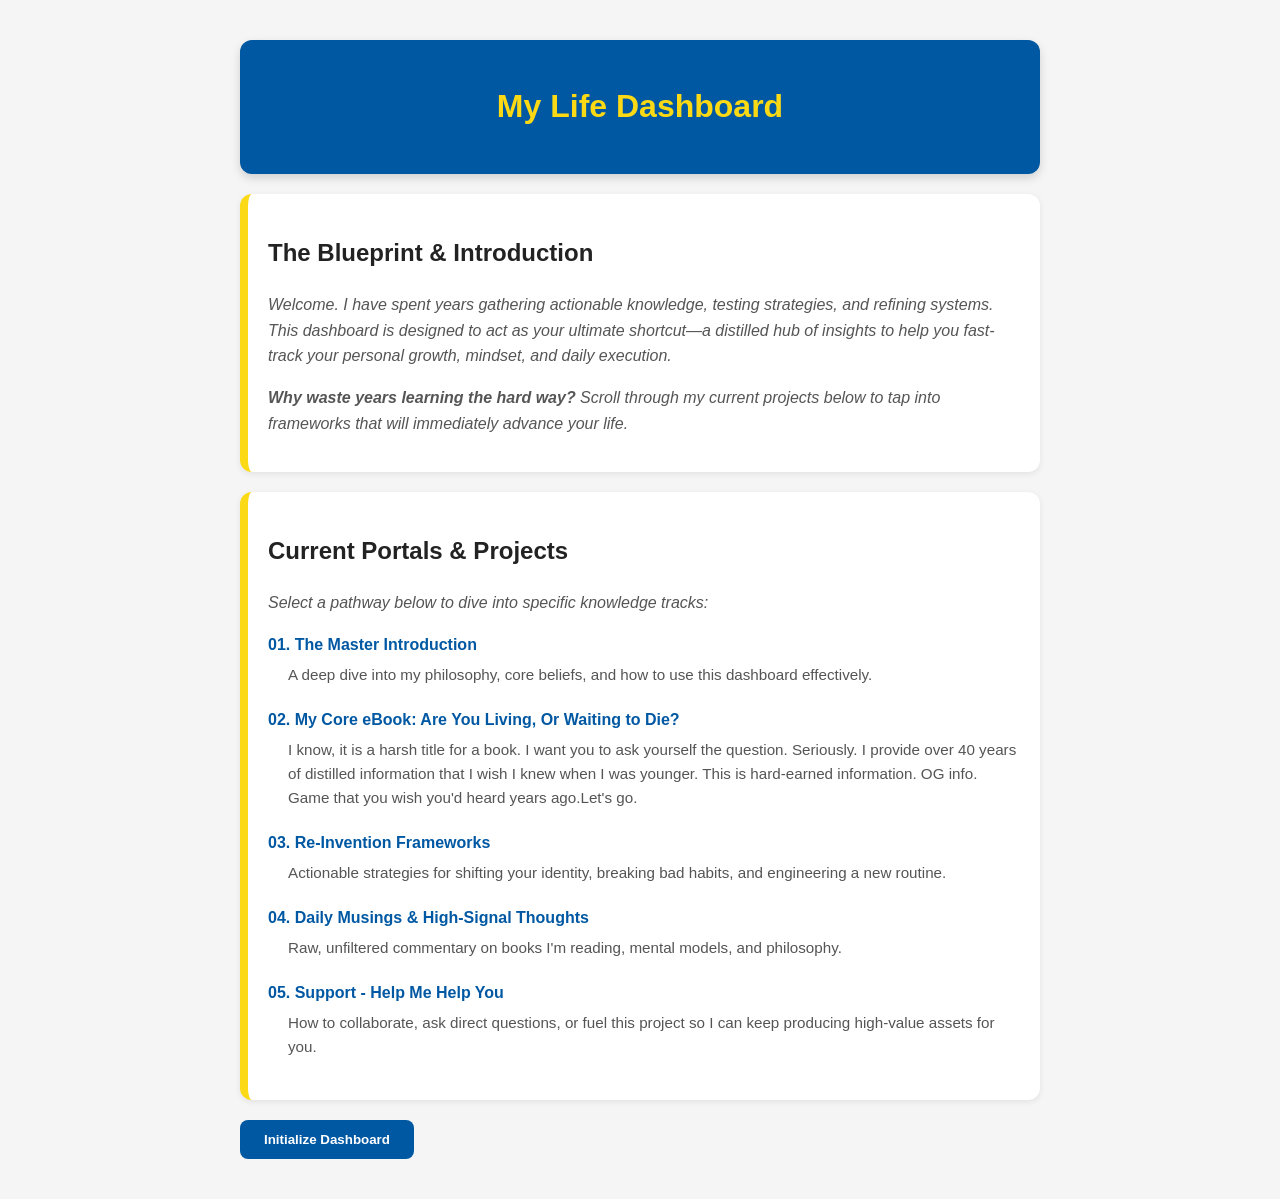
==== index.html @ 20f2e95b "Add files via upload" ====
<!DOCTYPE html>
<html>

<head>
    <title>My First Website</title>
    <link rel="stylesheet" href="style.css">
    <meta name="viewport" content="width=device-width, initial-scale=1.0">
</head>
<body>

    <header>
        <h1>My Life Dashboard</h1>
    </header>

    <!-- Expanded Introduction Section -->
    <section>
        <h2>The Blueprint & Introduction</h2>
        <p>Welcome. I have spent years gathering actionable knowledge, testing strategies, and refining systems. This dashboard is designed to act as your ultimate shortcut—a distilled hub of insights to help you fast-track your personal growth, mindset, and daily execution.</p>
        <p><strong>Why waste years learning the hard way?</strong> Scroll through my current projects below to tap into frameworks that will immediately advance your life.</p>
    </section>

    <!-- Expanded Projects Section with Context Summaries -->
    <section>
        <h2>Current Portals & Projects</h2>
        <p>Select a pathway below to dive into specific knowledge tracks:</p>

        <ul style="list-style-type: none; padding-left: 0;">
    <li>
        <a href="#">01. The Master Introduction</a>
        <p>A deep dive into my philosophy, core beliefs, and how to use this dashboard effectively.</p>
    </li>
    <li>
        <a href="ebook.html">02. My Core eBook: Are You Living, Or Waiting to Die?</a>
        <p>I know, it is a harsh title for a book. I want you to ask yourself the question. Seriously. I provide over 40 years of distilled information that I wish I knew when I was younger. This is hard-earned information. OG info. Game that you wish you'd heard years ago.Let's go.</p>
    </li>
    <li>
        <a href="#">03. Re-Invention Frameworks</a>
        <p>Actionable strategies for shifting your identity, breaking bad habits, and engineering a new routine.</p>
    </li>
    <li>
        <a href="#">04. Daily Musings & High-Signal Thoughts</a>
        <p>Raw, unfiltered commentary on books I'm reading, mental models, and philosophy.</p>
    </li>
    <li>
        <a href="#">05. Support - Help Me Help You</a>
        <p>How to collaborate, ask direct questions, or fuel this project so I can keep producing high-value assets for you.</p>
    </li>
</ul>
    </section>

    <button onclick="sayHello()">Initialize Dashboard</button>

    <script src="script.js"></script>

</body>
---- style.css ----
body {
    font-family: Arial, sans-serif;
    background-color: #f5f5f5;
    color: #222;
    padding: 40px;
    line-height: 1.6;
    max-width: 800px;
    margin: 0 auto;
}

header {
    background-color: #0058A3; /* IKEA blue */
    color: #FBD914; /* IKEA yellow */
    padding: 20px;
    border-radius: 12px;
    text-align: center;
    box-shadow: 0 4px 10px rgba(0,0,0,0.15);
}

section {
    background-color: white;
    padding: 20px;
    margin-top: 20px;
    border-left: 8px solid #FBD914; /* IKEA yellow accent */
    border-radius: 12px;
    box-shadow: 0 2px 6px rgba(0,0,0,0.08);
}

button {
    padding: 12px 24px;
    border: none;
    background-color: #0058A3;
    color: white;
    border-radius: 8px;
    margin-top: 20px;
    cursor: pointer;
    font-weight: bold;
    transition: all 0.2s ease;
}

button:hover {
    background-color: #004b8d;
    transform: translateY(-2px);
}

section ul li a {
    color: #0058A3;
    text-decoration: none;
    font-weight: bold;
}

section ul li a:hover {
    color: #FBD914;
    text-decoration: underline;
}

section p {
    font-style: italic;
    color: #555;
}

section ul {
    list-style-type: none; 
    padding-left: 0;
}

section ul li {
    margin-bottom: 20px;
}

section ul li p {
    margin: 5px 0 0 20px;
    font-size: 0.95rem;
    font-style: normal; 
    color: #555;        
}

section ul li a {
    color: #0058A3;      
    text-decoration: none;
    font-weight: bold;  /* Challenge A solved! */
}

section ul li a:hover {
    color: #FBD914;      
    text-decoration: underline; /* Challenge B solved! */
}
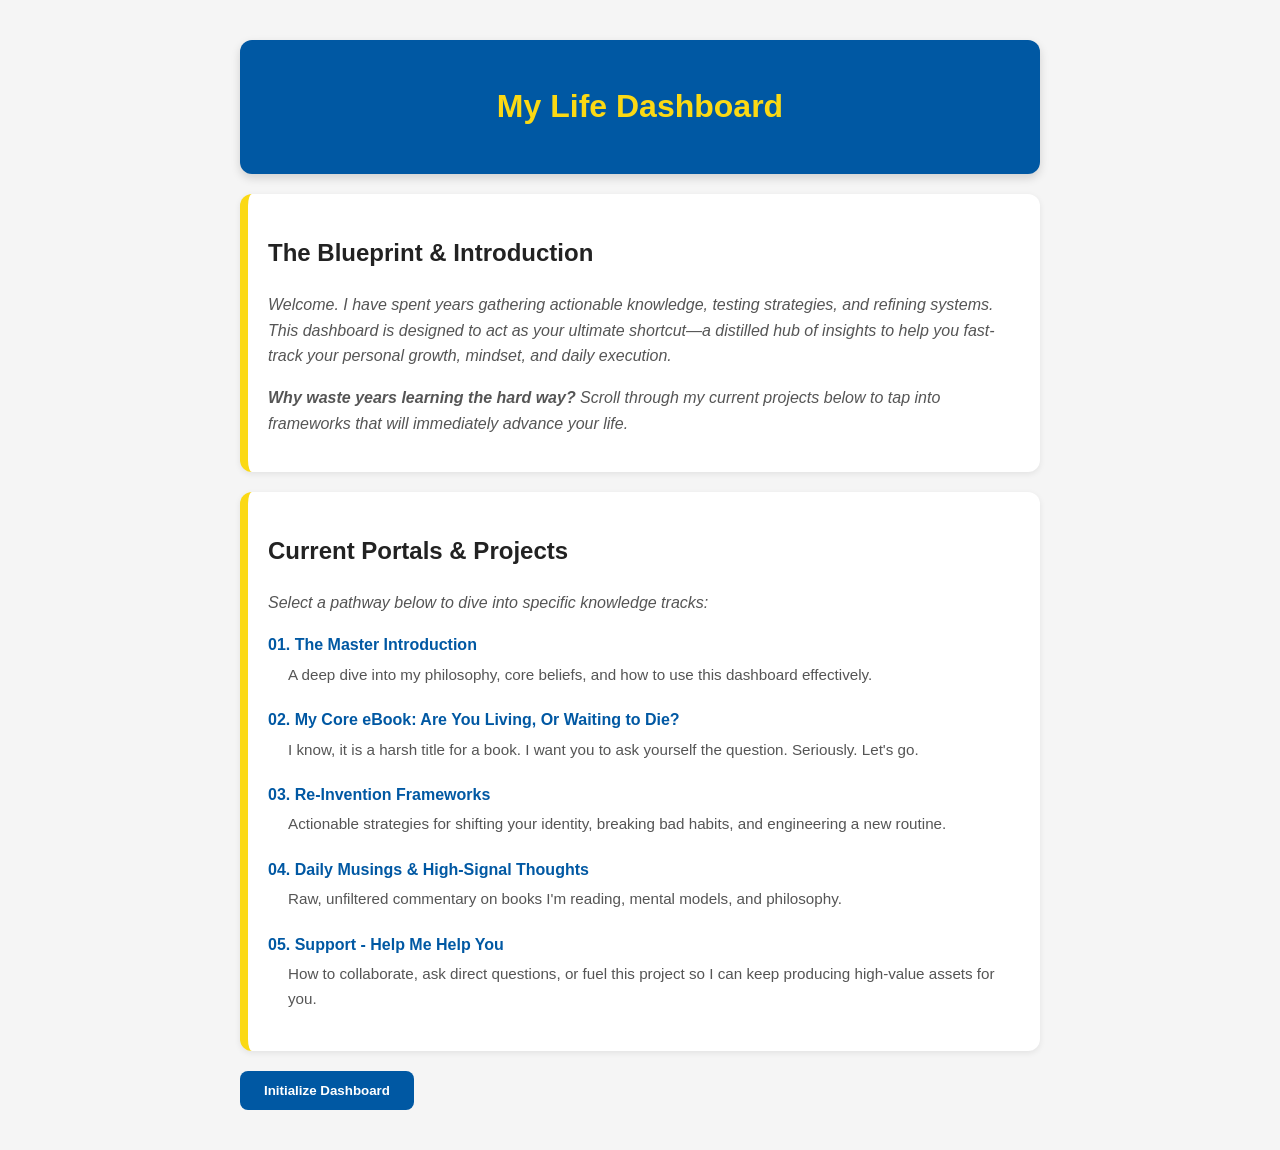
==== commit 9b9962b4: "Add files via upload" ====
--- a/index.html
+++ b/index.html
@@ -31,7 +31,7 @@
     </li>
     <li>
         <a href="ebook.html">02. My Core eBook: Are You Living, Or Waiting to Die?</a>
-        <p>I know, it is a harsh title for a book. I want you to ask yourself the question. Seriously. I provide over 40 years of distilled information that I wish I knew when I was younger. This is hard-earned information. OG info. Game that you wish you'd heard years ago.Let's go.</p>
+        <p>I know, it is a harsh title for a book. I want you to ask yourself the question. Seriously. Let's go.</p>
     </li>
     <li>
         <a href="#">03. Re-Invention Frameworks</a>
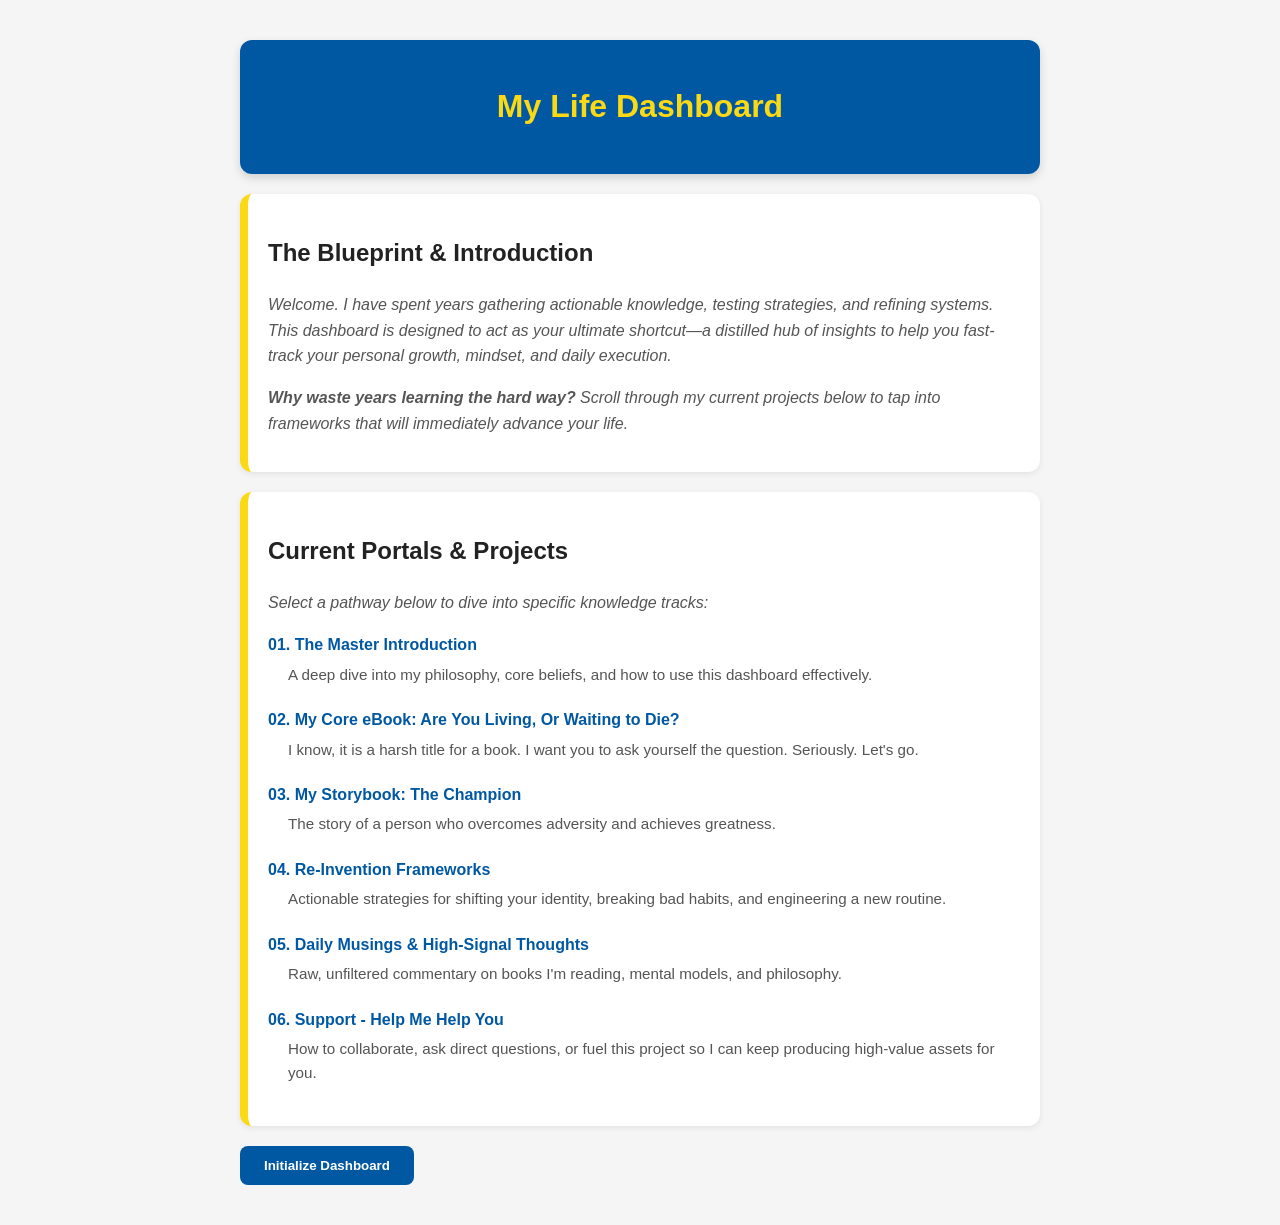
==== commit e8f201e4: "Add files via upload" ====
--- a/index.html
+++ b/index.html
@@ -34,15 +34,19 @@
         <p>I know, it is a harsh title for a book. I want you to ask yourself the question. Seriously. Let's go.</p>
     </li>
     <li>
-        <a href="#">03. Re-Invention Frameworks</a>
+        <a href="storybook.html">03. My Storybook: The Champion</a>
+        <p>The story of a person who overcomes adversity and achieves greatness.</p>
+    </li>
+    <li>
+        <a href="#">04. Re-Invention Frameworks</a>
         <p>Actionable strategies for shifting your identity, breaking bad habits, and engineering a new routine.</p>
     </li>
     <li>
-        <a href="#">04. Daily Musings & High-Signal Thoughts</a>
+        <a href="#">05. Daily Musings & High-Signal Thoughts</a>
         <p>Raw, unfiltered commentary on books I'm reading, mental models, and philosophy.</p>
     </li>
     <li>
-        <a href="#">05. Support - Help Me Help You</a>
+        <a href="#">06. Support - Help Me Help You</a>
         <p>How to collaborate, ask direct questions, or fuel this project so I can keep producing high-value assets for you.</p>
     </li>
 </ul>
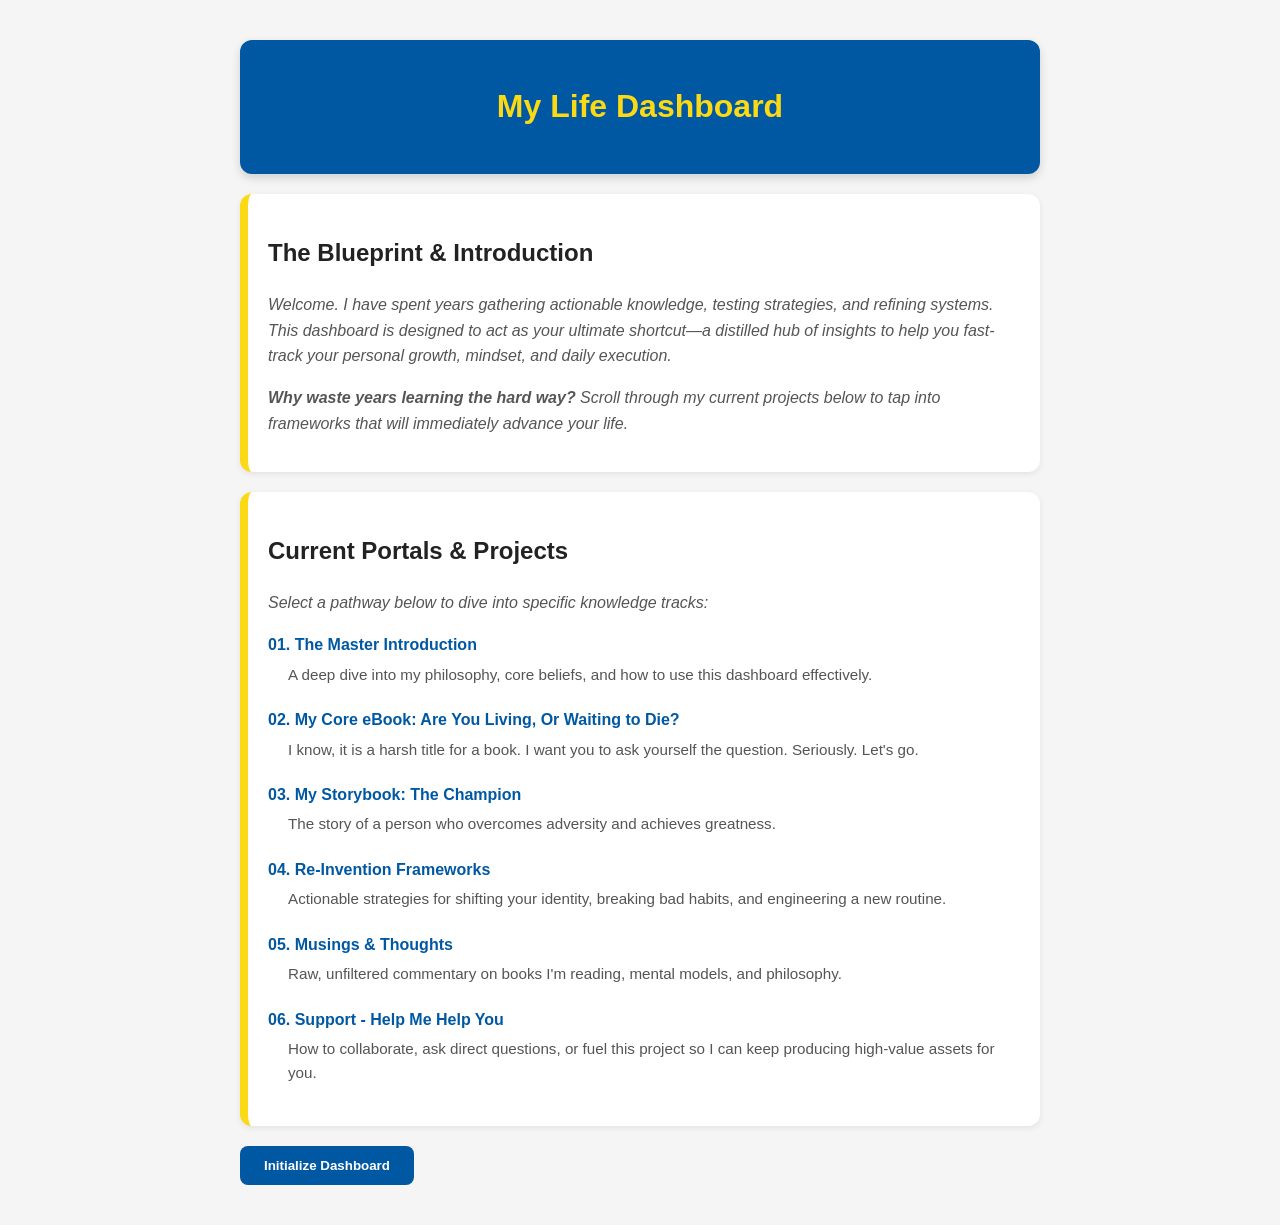
==== commit edcde894: "Add files via upload" ====
--- a/index.html
+++ b/index.html
@@ -2,7 +2,7 @@
 <html>
 
 <head>
-    <title>My First Website</title>
+    <title>You Have Come to the Right Place</title>
     <link rel="stylesheet" href="style.css">
     <meta name="viewport" content="width=device-width, initial-scale=1.0">
 </head>
@@ -26,27 +26,27 @@
 
         <ul style="list-style-type: none; padding-left: 0;">
     <li>
-        <a href="#">01. The Master Introduction</a>
+        <a href="the_master_introduction.html">01. The Master Introduction</a>
         <p>A deep dive into my philosophy, core beliefs, and how to use this dashboard effectively.</p>
     </li>
     <li>
-        <a href="ebook.html">02. My Core eBook: Are You Living, Or Waiting to Die?</a>
+        <a href="My_Core_eBook_Are_You_Living_Or_Waiting_to_Die.html">02. My Core eBook: Are You Living, Or Waiting to Die?</a>
         <p>I know, it is a harsh title for a book. I want you to ask yourself the question. Seriously. Let's go.</p>
     </li>
     <li>
-        <a href="storybook.html">03. My Storybook: The Champion</a>
+        <a href="My_Storybook_The_Champion.html">03. My Storybook: The Champion</a>
         <p>The story of a person who overcomes adversity and achieves greatness.</p>
     </li>
     <li>
-        <a href="#">04. Re-Invention Frameworks</a>
+        <a href="Re_Invention_Frameworks.html">04. Re-Invention Frameworks</a>
         <p>Actionable strategies for shifting your identity, breaking bad habits, and engineering a new routine.</p>
     </li>
     <li>
-        <a href="#">05. Daily Musings & High-Signal Thoughts</a>
+        <a href="musings_thoughts.html">05. Musings & Thoughts</a>
         <p>Raw, unfiltered commentary on books I'm reading, mental models, and philosophy.</p>
     </li>
     <li>
-        <a href="#">06. Support - Help Me Help You</a>
+        <a href="support_help_me_help_you.html">06. Support - Help Me Help You</a>
         <p>How to collaborate, ask direct questions, or fuel this project so I can keep producing high-value assets for you.</p>
     </li>
 </ul>
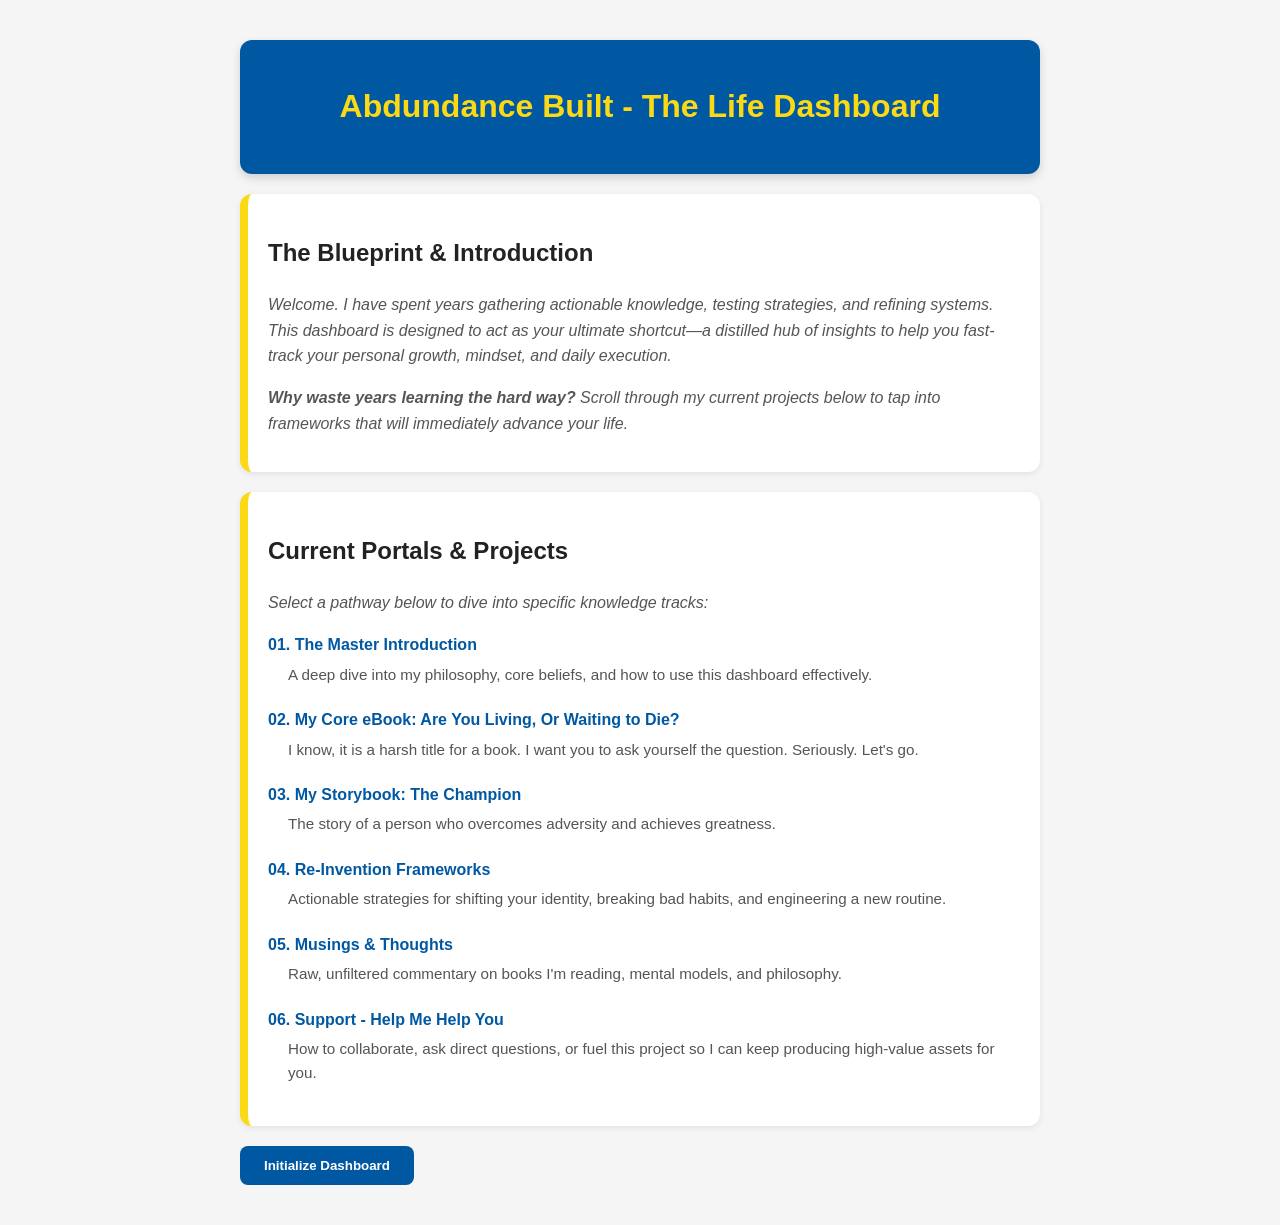
==== commit 54584a7a: "Add files via upload" ====
--- a/index.html
+++ b/index.html
@@ -2,14 +2,14 @@
 <html>
 
 <head>
-    <title>You Have Come to the Right Place</title>
+    <title>You Have Come to the Right Place. Time to Live!</title>
     <link rel="stylesheet" href="style.css">
     <meta name="viewport" content="width=device-width, initial-scale=1.0">
 </head>
 <body>
 
     <header>
-        <h1>My Life Dashboard</h1>
+        <h1>Abdundance Built - The Life Dashboard</h1>
     </header>
 
     <!-- Expanded Introduction Section -->
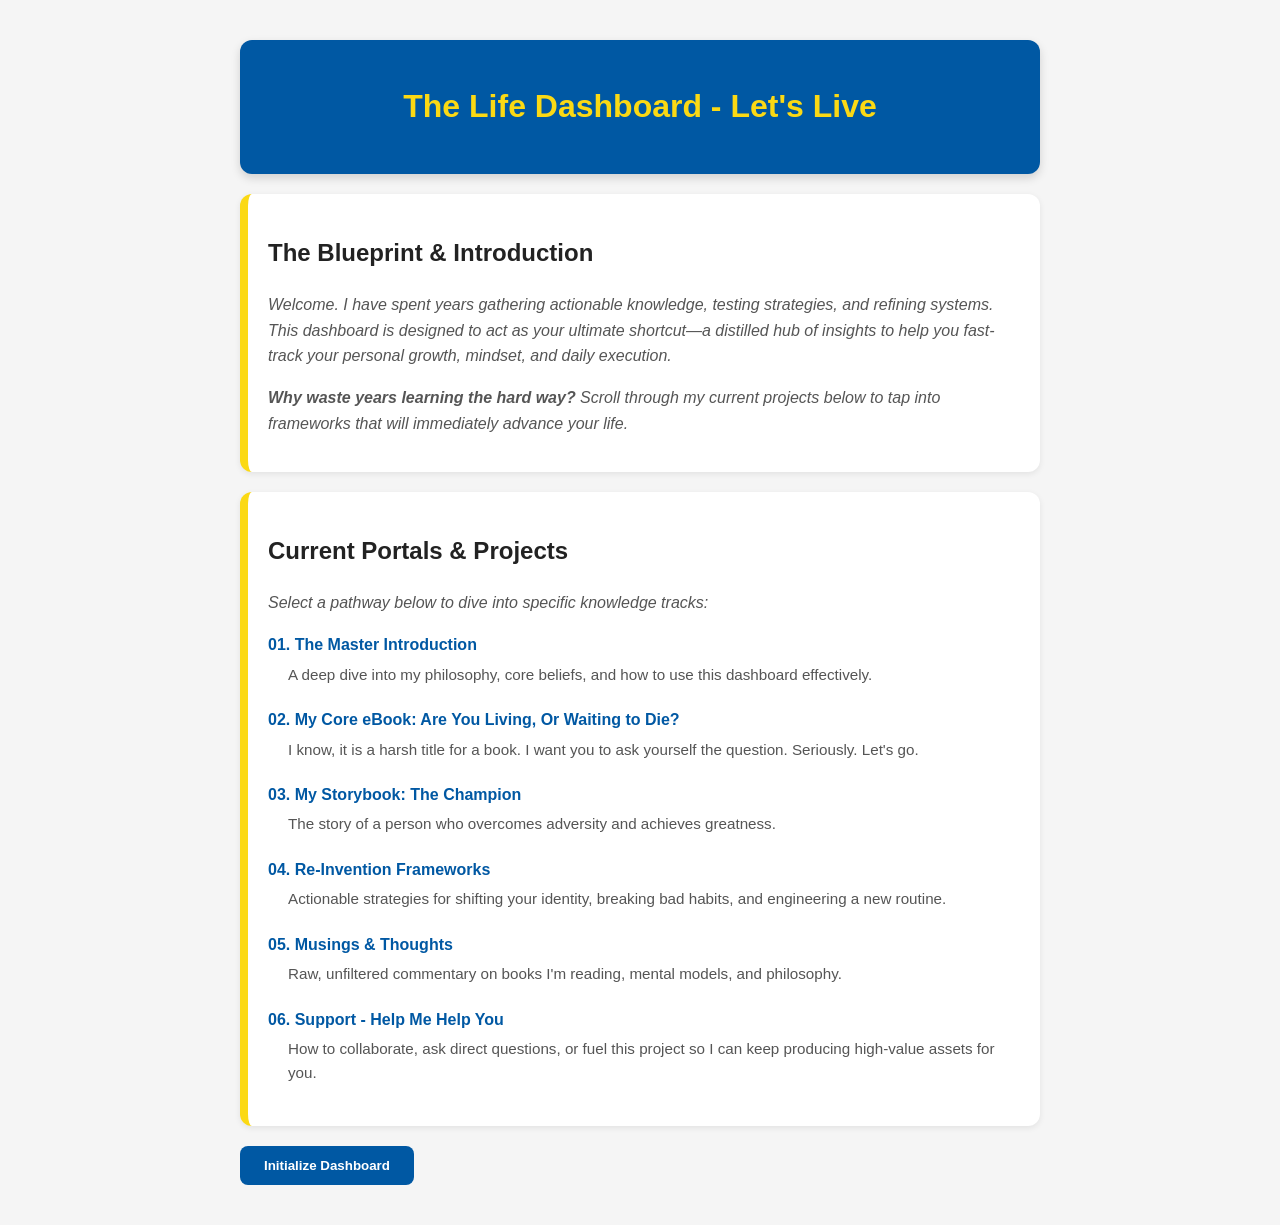
==== commit 4d569af0: "Add files via upload" ====
--- a/index.html
+++ b/index.html
@@ -9,7 +9,7 @@
 <body>
 
     <header>
-        <h1>Abdundance Built - The Life Dashboard</h1>
+        <h1>The Life Dashboard - Let's Live </h1>
     </header>
 
     <!-- Expanded Introduction Section -->
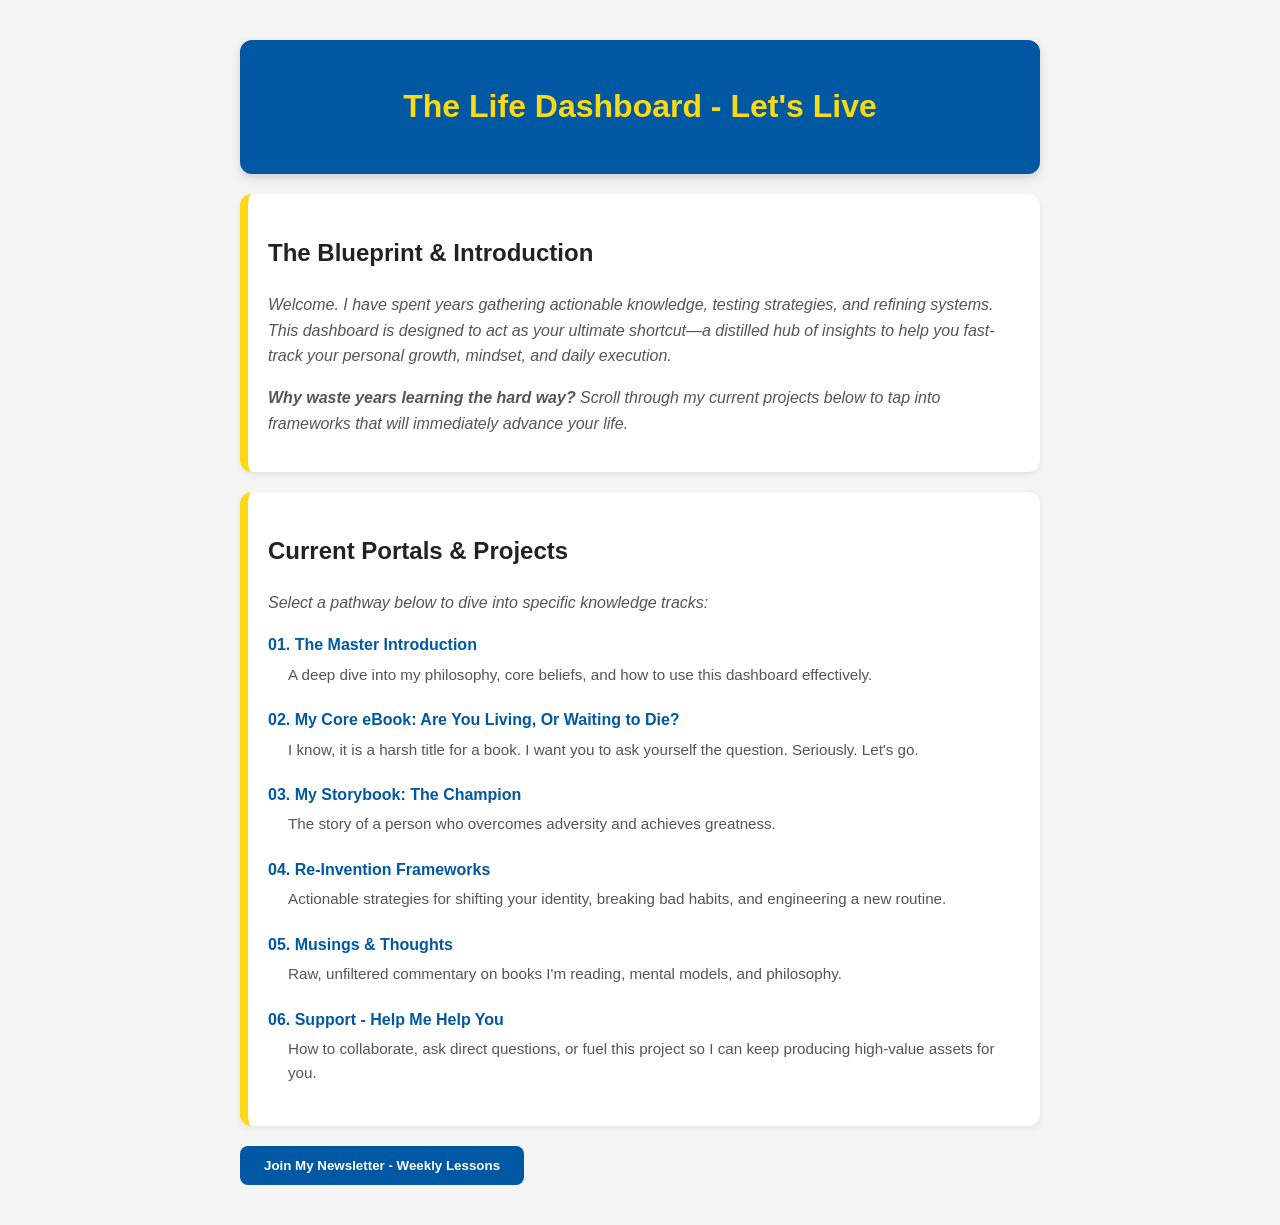
==== commit 347b921d: "Add files via upload" ====
--- a/index.html
+++ b/index.html
@@ -52,7 +52,7 @@
 </ul>
     </section>
 
-    <button onclick="sayHello()">Initialize Dashboard</button>
+    <button onclick="sayHello()">Join My Newsletter - Weekly Lessons</button>
 
     <script src="script.js"></script>
 
